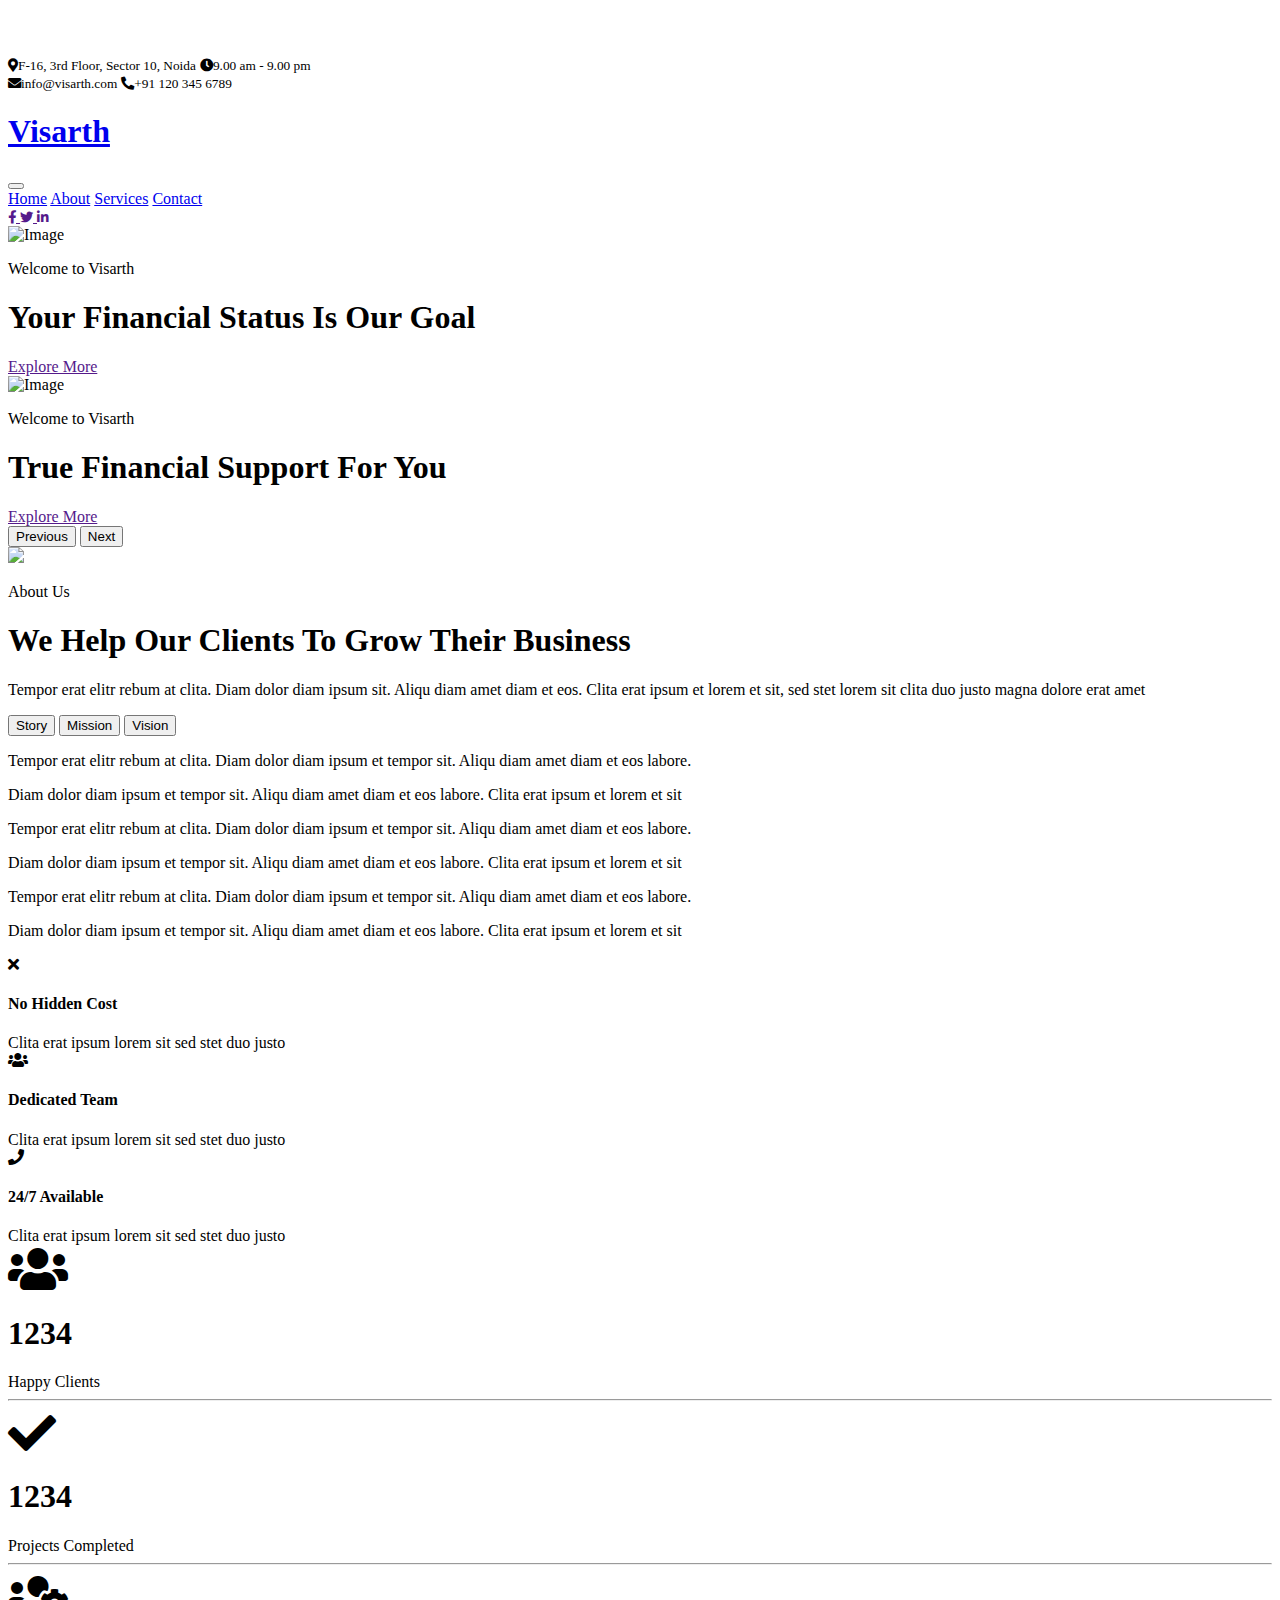
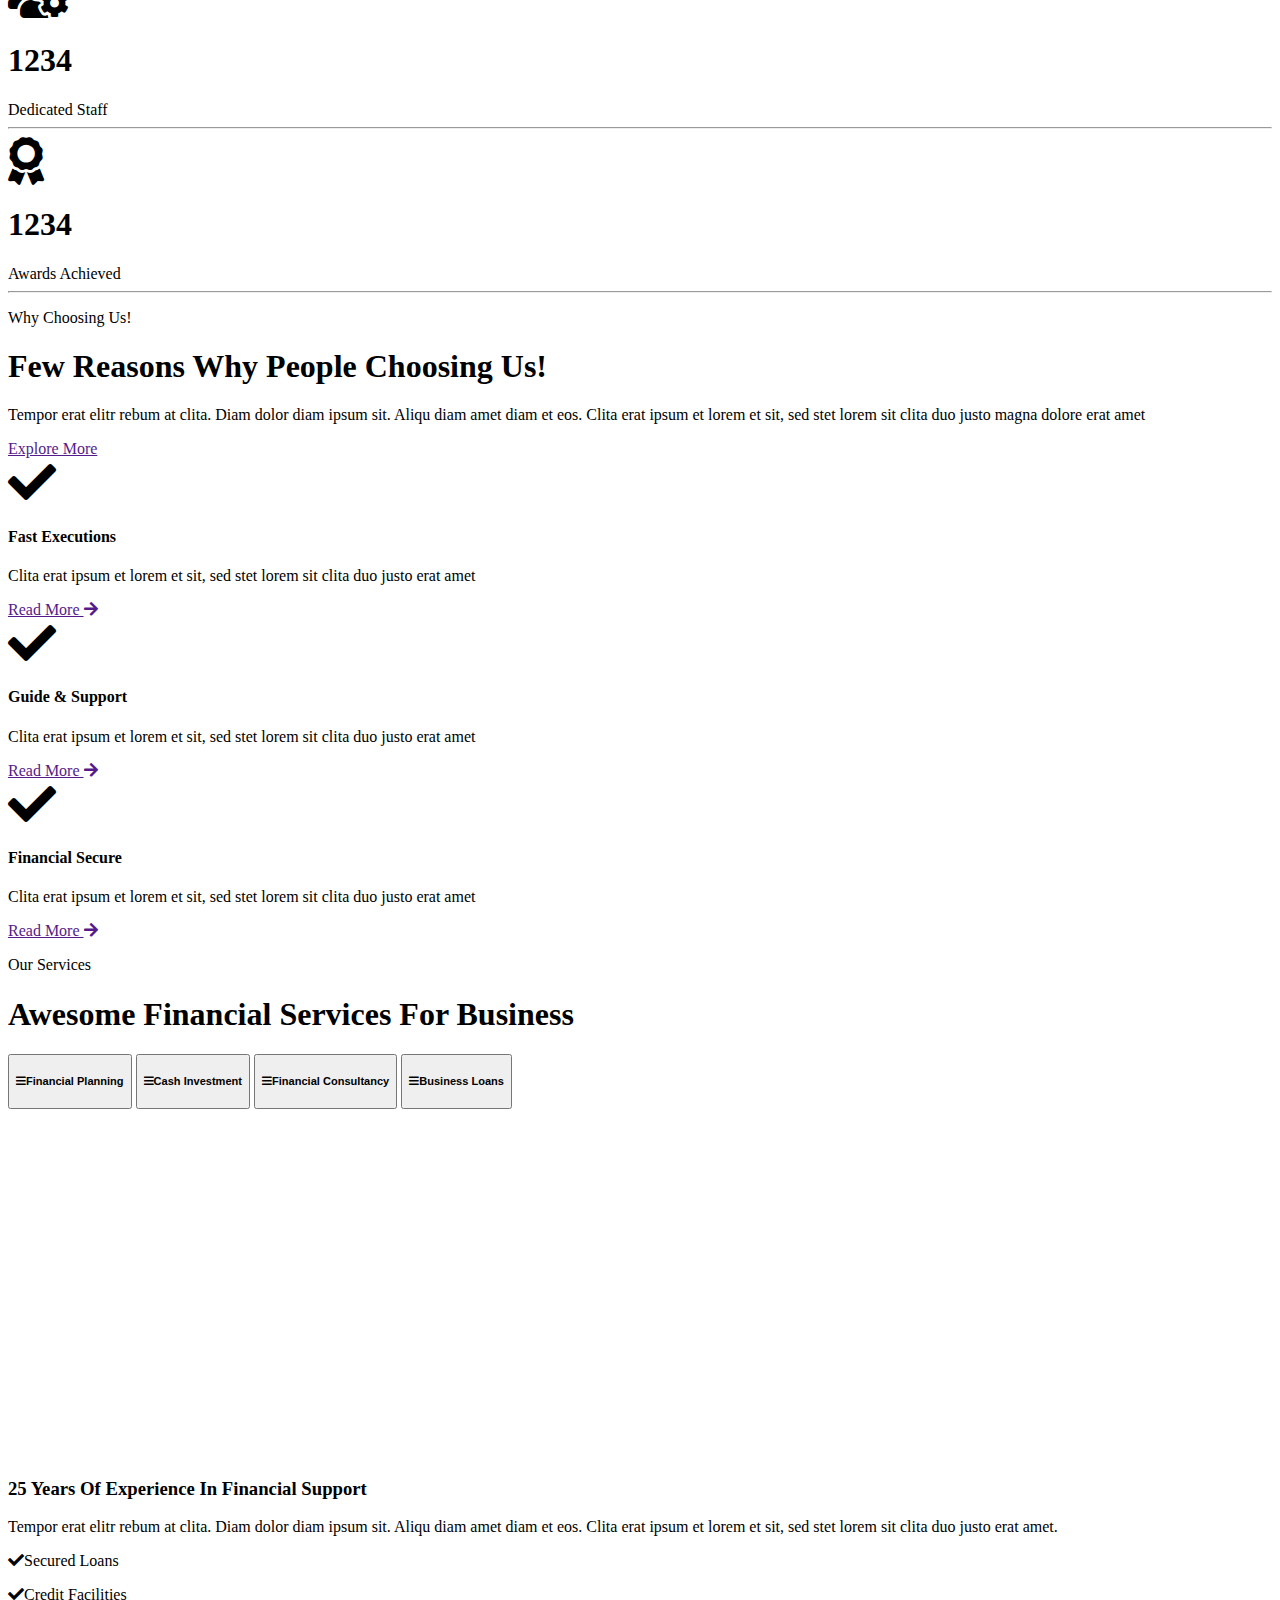
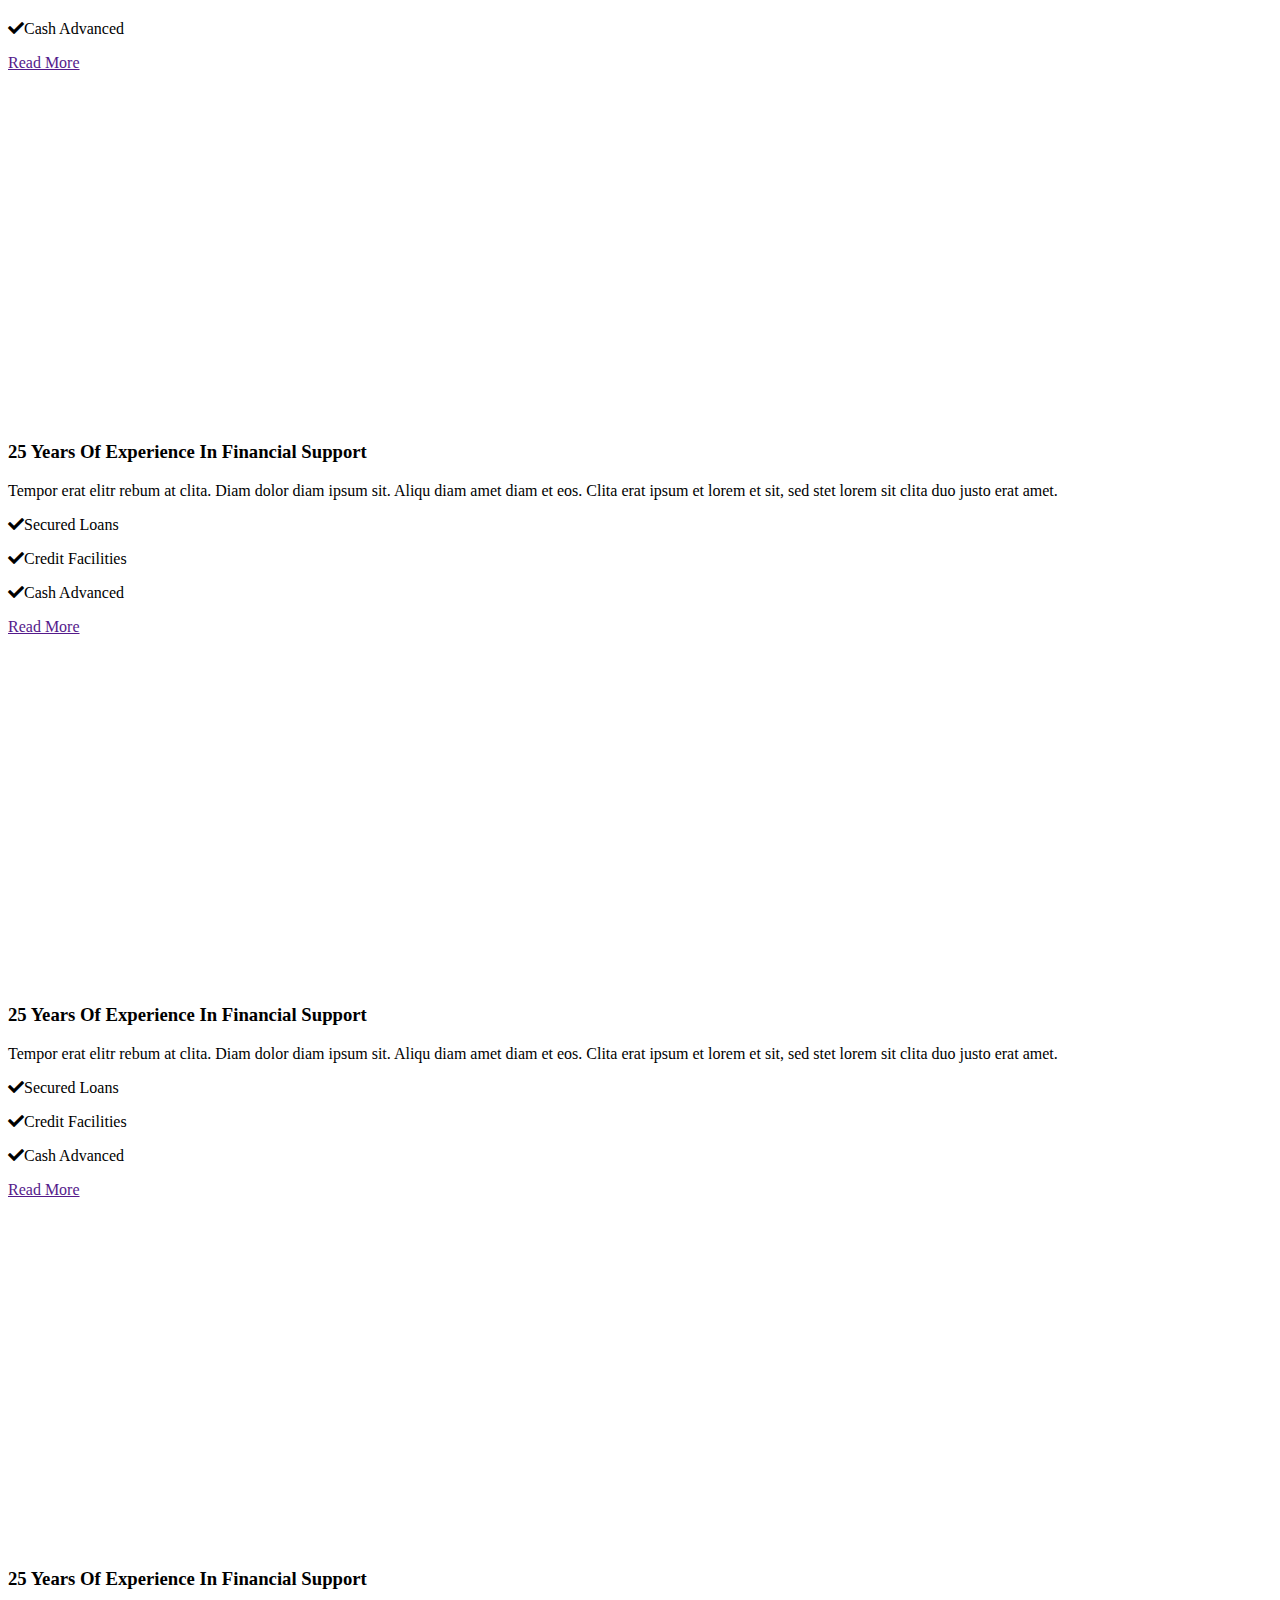
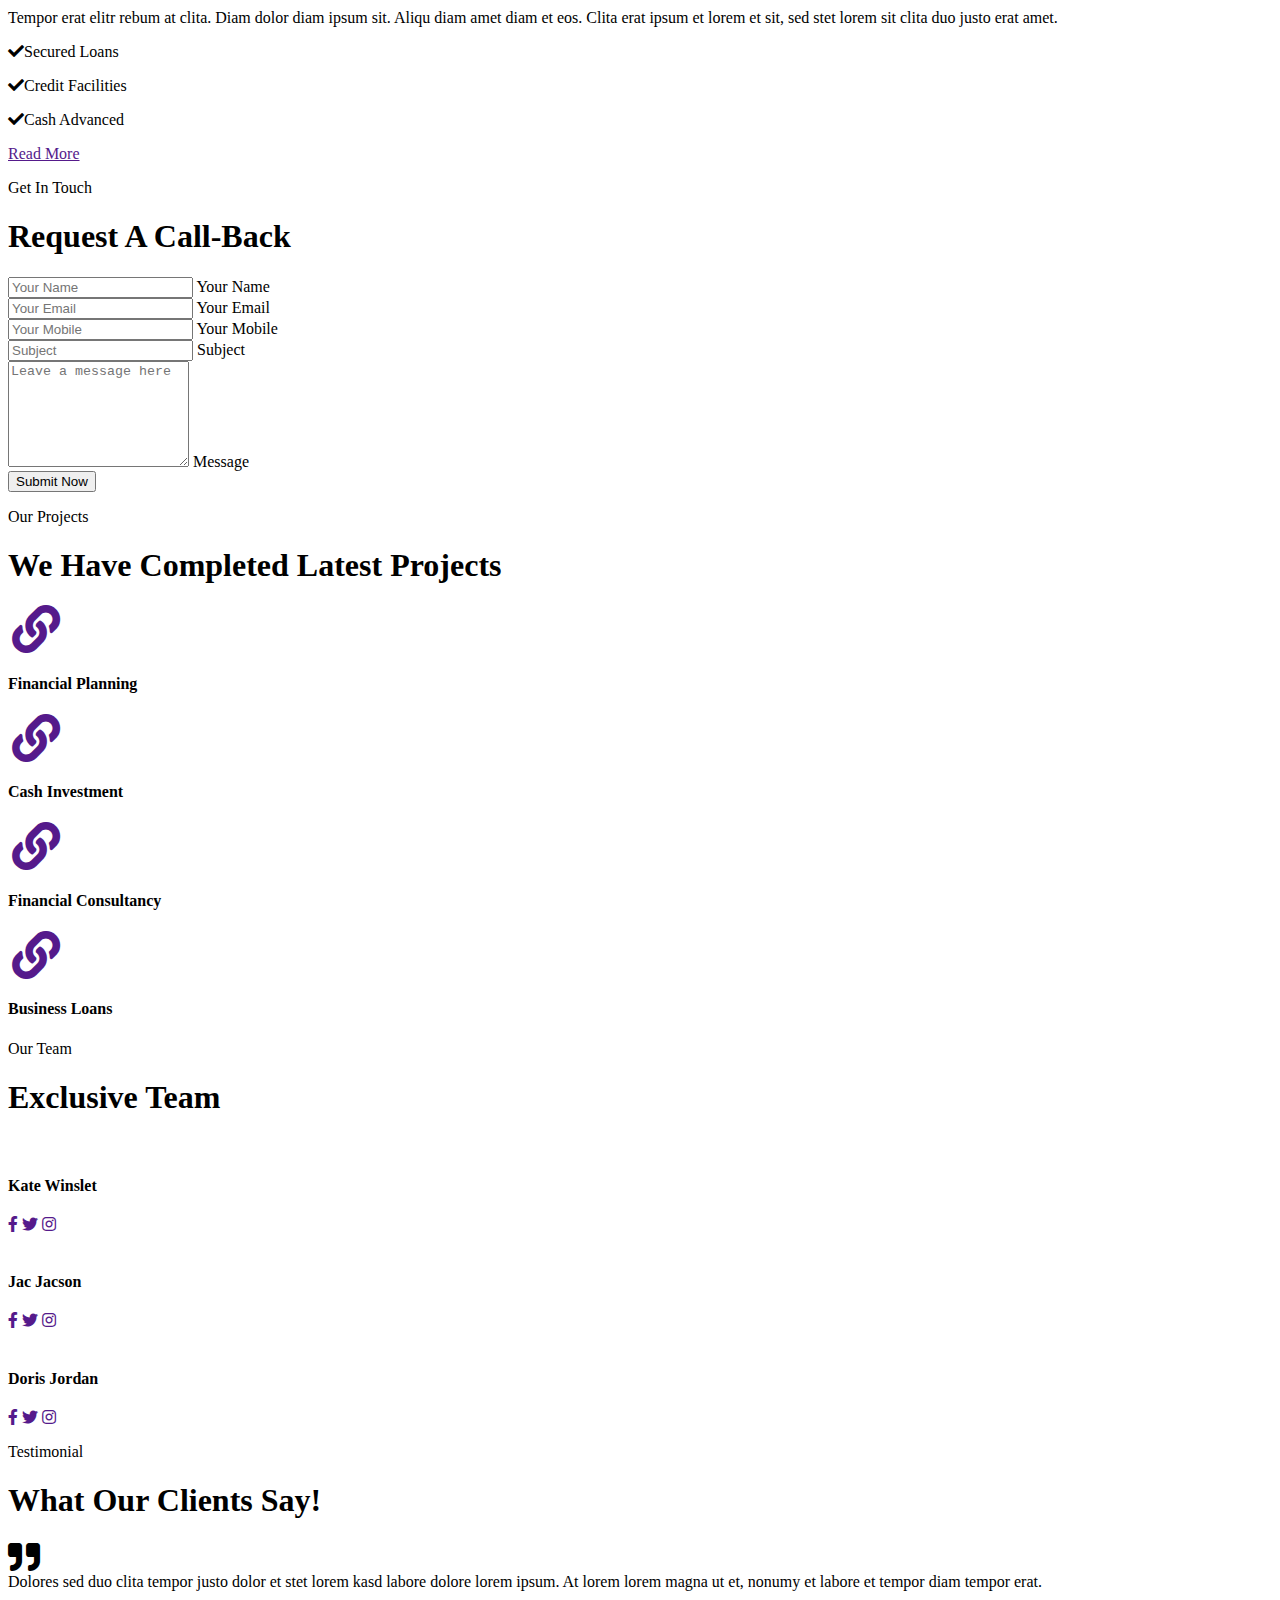
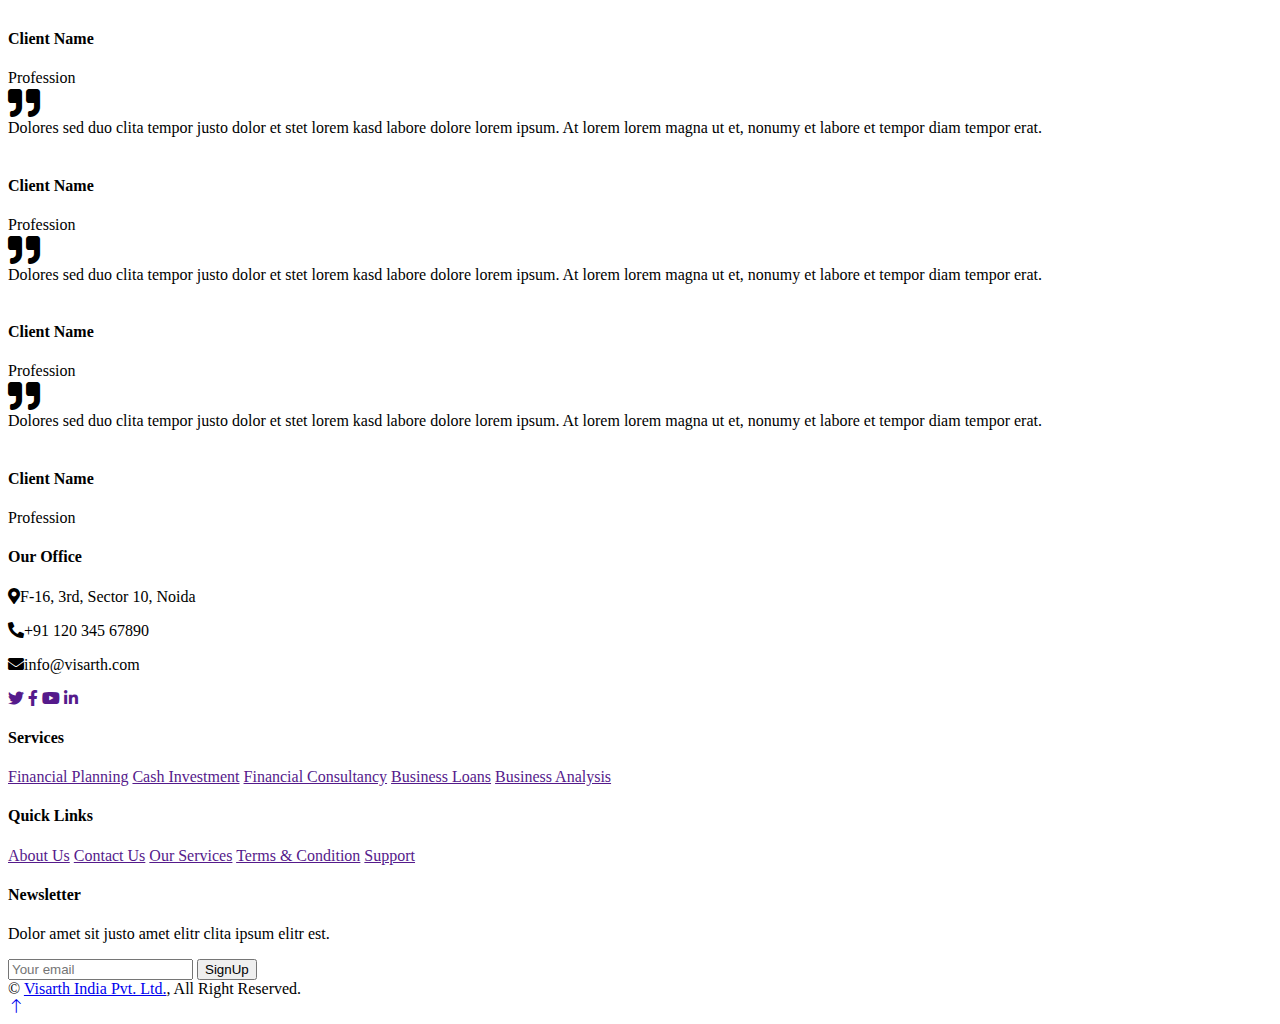
==== index.html @ f35798b5 "Adding files for first upload" ====
<!DOCTYPE html>
<html lang="en">

<head>
    <meta charset="utf-8">
    <title>Finanza - Financial Services Website Template</title>
    <meta content="width=device-width, initial-scale=1.0" name="viewport">
    <meta content="" name="keywords">
    <meta content="" name="description">

    <!-- Favicon -->
    <link href="img/favicon.ico" rel="icon">

    <!-- Google Web Fonts -->
    <link rel="preconnect" href="https://fonts.googleapis.com">
    <link rel="preconnect" href="https://fonts.gstatic.com" crossorigin>
    <link href="https://fonts.googleapis.com/css2?family=Jost:wght@500;600;700&family=Open+Sans:wght@400;500&display=swap" rel="stylesheet">  

    <!-- Icon Font Stylesheet -->
    <link href="https://cdnjs.cloudflare.com/ajax/libs/font-awesome/5.10.0/css/all.min.css" rel="stylesheet">
    <link href="https://cdn.jsdelivr.net/npm/bootstrap-icons@1.4.1/font/bootstrap-icons.css" rel="stylesheet">

    <!-- Libraries Stylesheet -->
    <link href="lib/animate/animate.min.css" rel="stylesheet">
    <link href="lib/owlcarousel/assets/owl.carousel.min.css" rel="stylesheet">

    <!-- Customized Bootstrap Stylesheet -->
    <link href="css/bootstrap.min.css" rel="stylesheet">

    <!-- Template Stylesheet -->
    <link href="css/style.css" rel="stylesheet">
</head>

<body>
    <!-- Spinner Start -->
    <div id="spinner" class="show bg-white position-fixed translate-middle w-100 vh-100 top-50 start-50 d-flex align-items-center justify-content-center">
        <div class="spinner-border text-primary" role="status" style="width: 3rem; height: 3rem;"></div>
    </div>
    <!-- Spinner End -->


    <!-- Navbar Start -->
    <div class="container-fluid fixed-top px-0 wow fadeIn" data-wow-delay="0.1s">
        <div class="top-bar row gx-0 align-items-center d-none d-lg-flex">
            <div class="col-lg-6 px-5 text-start">
                <small><i class="fa fa-map-marker-alt text-primary me-2"></i>F-16, 3rd Floor, Sector 10, Noida</small>
                <small class="ms-4"><i class="fa fa-clock text-primary me-2"></i>9.00 am - 9.00 pm</small>
            </div>
            <div class="col-lg-6 px-5 text-end">
                <small><i class="fa fa-envelope text-primary me-2"></i>info@visarth.com</small>
                <small class="ms-4"><i class="fa fa-phone-alt text-primary me-2"></i>+91 120 345 6789</small>
            </div>
        </div>

        <nav class="navbar navbar-expand-lg navbar-light py-lg-0 px-lg-5 wow fadeIn" data-wow-delay="0.1s">
            <a href="index.html" class="navbar-brand ms-4 ms-lg-0">
                <h1 class="display-5 text-primary m-0">Visarth</h1>
            </a>
            <button type="button" class="navbar-toggler me-4" data-bs-toggle="collapse" data-bs-target="#navbarCollapse">
                <span class="navbar-toggler-icon"></span>
            </button>
            <div class="collapse navbar-collapse" id="navbarCollapse">
                <div class="navbar-nav ms-auto p-4 p-lg-0">
                    <a href="index.html" class="nav-item nav-link active">Home</a>
                    <a href="about.html" class="nav-item nav-link">About</a>
                    <a href="service.html" class="nav-item nav-link">Services</a>
                    <!-- <div class="nav-item dropdown">
                        <a href="#" class="nav-link dropdown-toggle" data-bs-toggle="dropdown">Pages</a>
                        <div class="dropdown-menu border-light m-0">
                            <a href="project.html" class="dropdown-item">Projects</a>
                            <a href="feature.html" class="dropdown-item">Features</a>
                            <a href="team.html" class="dropdown-item">Team Member</a>
                            <a href="testimonial.html" class="dropdown-item">Testimonial</a>
                            <a href="404.html" class="dropdown-item">404 Page</a>
                        </div>
                    </div> -->
                    <a href="contact.html" class="nav-item nav-link">Contact</a>
                </div>
                <div class="d-none d-lg-flex ms-2">
                    <a class="btn btn-light btn-sm-square rounded-circle ms-3" href="">
                        <small class="fab fa-facebook-f text-primary"></small>
                    </a>
                    <a class="btn btn-light btn-sm-square rounded-circle ms-3" href="">
                        <small class="fab fa-twitter text-primary"></small>
                    </a>
                    <a class="btn btn-light btn-sm-square rounded-circle ms-3" href="">
                        <small class="fab fa-linkedin-in text-primary"></small>
                    </a>
                </div>
            </div>
        </nav>
    </div>
    <!-- Navbar End -->


    <!-- Carousel Start -->
    <div class="container-fluid p-0 mb-5 wow fadeIn" data-wow-delay="0.1s">
        <div id="header-carousel" class="carousel slide carousel-fade" data-bs-ride="carousel">
            <div class="carousel-inner">
                <div class="carousel-item active">
                    <img class="w-100" src="img/carousel-1.jpg" alt="Image">
                    <div class="carousel-caption">
                        <div class="container">
                            <div class="row justify-content-start">
                                <div class="col-lg-8">
                                    <p class="d-inline-block border border-white rounded text-primary fw-semi-bold py-1 px-3 animated slideInDown">Welcome to Visarth</p>
                                    <h1 class="display-1 mb-4 animated slideInDown">Your Financial Status Is Our Goal</h1>
                                    <a href="" class="btn btn-primary py-3 px-5 animated slideInDown">Explore More</a>
                                </div>
                            </div>
                        </div>
                    </div>
                </div>
                <div class="carousel-item">
                    <img class="w-100" src="img/carousel-2.jpg" alt="Image">
                    <div class="carousel-caption">
                        <div class="container">
                            <div class="row justify-content-start">
                                <div class="col-lg-7">
                                    <p class="d-inline-block border border-white rounded text-primary fw-semi-bold py-1 px-3 animated slideInDown">Welcome to Visarth</p>
                                    <h1 class="display-1 mb-4 animated slideInDown">True Financial Support For You</h1>
                                    <a href="" class="btn btn-primary py-3 px-5 animated slideInDown">Explore More</a>
                                </div>
                            </div>
                        </div>
                    </div>
                </div>
            </div>
            <button class="carousel-control-prev" type="button" data-bs-target="#header-carousel"
                data-bs-slide="prev">
                <span class="carousel-control-prev-icon" aria-hidden="true"></span>
                <span class="visually-hidden">Previous</span>
            </button>
            <button class="carousel-control-next" type="button" data-bs-target="#header-carousel"
                data-bs-slide="next">
                <span class="carousel-control-next-icon" aria-hidden="true"></span>
                <span class="visually-hidden">Next</span>
            </button>
        </div>
    </div>
    <!-- Carousel End -->


    <!-- About Start -->
    <div class="container-xxl py-5">
        <div class="container">
            <div class="row g-4 align-items-end mb-4">
                <div class="col-lg-6 wow fadeInUp" data-wow-delay="0.1s">
                    <img class="img-fluid rounded" src="img/about.jpg">
                </div>
                <div class="col-lg-6 wow fadeInUp" data-wow-delay="0.3s">
                    <p class="d-inline-block border rounded text-primary fw-semi-bold py-1 px-3">About Us</p>
                    <h1 class="display-5 mb-4">We Help Our Clients To Grow Their Business</h1>
                    <p class="mb-4">Tempor erat elitr rebum at clita. Diam dolor diam ipsum sit. Aliqu diam amet diam et eos. Clita erat ipsum et lorem et sit, sed stet lorem sit clita duo justo magna dolore erat amet</p>
                    <div class="border rounded p-4">
                        <nav>
                            <div class="nav nav-tabs mb-3" id="nav-tab" role="tablist">
                                <button class="nav-link fw-semi-bold active" id="nav-story-tab" data-bs-toggle="tab" data-bs-target="#nav-story" type="button" role="tab" aria-controls="nav-story" aria-selected="true">Story</button>
                                <button class="nav-link fw-semi-bold" id="nav-mission-tab" data-bs-toggle="tab" data-bs-target="#nav-mission" type="button" role="tab" aria-controls="nav-mission" aria-selected="false">Mission</button>
                                <button class="nav-link fw-semi-bold" id="nav-vision-tab" data-bs-toggle="tab" data-bs-target="#nav-vision" type="button" role="tab" aria-controls="nav-vision" aria-selected="false">Vision</button>
                            </div>
                        </nav>
                        <div class="tab-content" id="nav-tabContent">
                            <div class="tab-pane fade show active" id="nav-story" role="tabpanel" aria-labelledby="nav-story-tab">
                                <p>Tempor erat elitr rebum at clita. Diam dolor diam ipsum et tempor sit. Aliqu diam amet diam et eos labore.</p>
                                <p class="mb-0">Diam dolor diam ipsum et tempor sit. Aliqu diam amet diam et eos labore. Clita erat ipsum et lorem et sit</p>
                            </div>
                            <div class="tab-pane fade" id="nav-mission" role="tabpanel" aria-labelledby="nav-mission-tab">
                                <p>Tempor erat elitr rebum at clita. Diam dolor diam ipsum et tempor sit. Aliqu diam amet diam et eos labore.</p>
                                <p class="mb-0">Diam dolor diam ipsum et tempor sit. Aliqu diam amet diam et eos labore. Clita erat ipsum et lorem et sit</p>
                            </div>
                            <div class="tab-pane fade" id="nav-vision" role="tabpanel" aria-labelledby="nav-vision-tab">
                                <p>Tempor erat elitr rebum at clita. Diam dolor diam ipsum et tempor sit. Aliqu diam amet diam et eos labore.</p>
                                <p class="mb-0">Diam dolor diam ipsum et tempor sit. Aliqu diam amet diam et eos labore. Clita erat ipsum et lorem et sit</p>
                            </div>
                        </div>
                    </div>
                </div>
            </div>
            <div class="border rounded p-4 wow fadeInUp" data-wow-delay="0.1s">
                <div class="row g-4">
                    <div class="col-lg-4 wow fadeIn" data-wow-delay="0.1s">
                        <div class="h-100">
                            <div class="d-flex">
                                <div class="flex-shrink-0 btn-lg-square rounded-circle bg-primary">
                                    <i class="fa fa-times text-white"></i>
                                </div>
                                <div class="ps-3">
                                    <h4>No Hidden Cost</h4>
                                    <span>Clita erat ipsum lorem sit sed stet duo justo</span>
                                </div>
                                <div class="border-end d-none d-lg-block"></div>
                            </div>
                            <div class="border-bottom mt-4 d-block d-lg-none"></div>
                        </div>
                    </div>
                    <div class="col-lg-4 wow fadeIn" data-wow-delay="0.3s">
                        <div class="h-100">
                            <div class="d-flex">
                                <div class="flex-shrink-0 btn-lg-square rounded-circle bg-primary">
                                    <i class="fa fa-users text-white"></i>
                                </div>
                                <div class="ps-3">
                                    <h4>Dedicated Team</h4>
                                    <span>Clita erat ipsum lorem sit sed stet duo justo</span>
                                </div>
                                <div class="border-end d-none d-lg-block"></div>
                            </div>
                            <div class="border-bottom mt-4 d-block d-lg-none"></div>
                        </div>
                    </div>
                    <div class="col-lg-4 wow fadeIn" data-wow-delay="0.5s">
                        <div class="h-100">
                            <div class="d-flex">
                                <div class="flex-shrink-0 btn-lg-square rounded-circle bg-primary">
                                    <i class="fa fa-phone text-white"></i>
                                </div>
                                <div class="ps-3">
                                    <h4>24/7 Available</h4>
                                    <span>Clita erat ipsum lorem sit sed stet duo justo</span>
                                </div>
                            </div>
                        </div>
                    </div>
                </div>
            </div>
        </div>
    </div>
    <!-- About End -->


    <!-- Facts Start -->
    <div class="container-fluid facts my-5 py-5">
        <div class="container py-5">
            <div class="row g-5">
                <div class="col-sm-6 col-lg-3 text-center wow fadeIn" data-wow-delay="0.1s">
                    <i class="fa fa-users fa-3x text-white mb-3"></i>
                    <h1 class="display-4 text-white" data-toggle="counter-up">1234</h1>
                    <span class="fs-5 text-white">Happy Clients</span>
                    <hr class="bg-white w-25 mx-auto mb-0">
                </div>
                <div class="col-sm-6 col-lg-3 text-center wow fadeIn" data-wow-delay="0.3s">
                    <i class="fa fa-check fa-3x text-white mb-3"></i>
                    <h1 class="display-4 text-white" data-toggle="counter-up">1234</h1>
                    <span class="fs-5 text-white">Projects Completed</span>
                    <hr class="bg-white w-25 mx-auto mb-0">
                </div>
                <div class="col-sm-6 col-lg-3 text-center wow fadeIn" data-wow-delay="0.5s">
                    <i class="fa fa-users-cog fa-3x text-white mb-3"></i>
                    <h1 class="display-4 text-white" data-toggle="counter-up">1234</h1>
                    <span class="fs-5 text-white">Dedicated Staff</span>
                    <hr class="bg-white w-25 mx-auto mb-0">
                </div>
                <div class="col-sm-6 col-lg-3 text-center wow fadeIn" data-wow-delay="0.7s">
                    <i class="fa fa-award fa-3x text-white mb-3"></i>
                    <h1 class="display-4 text-white" data-toggle="counter-up">1234</h1>
                    <span class="fs-5 text-white">Awards Achieved</span>
                    <hr class="bg-white w-25 mx-auto mb-0">
                </div>
            </div>
        </div>
    </div>
    <!-- Facts End -->


    <!-- Features Start -->
    <div class="container-xxl feature py-5">
        <div class="container">
            <div class="row g-5 align-items-center">
                <div class="col-lg-6 wow fadeInUp" data-wow-delay="0.1s">
                    <p class="d-inline-block border rounded text-primary fw-semi-bold py-1 px-3">Why Choosing Us!</p>
                    <h1 class="display-5 mb-4">Few Reasons Why People Choosing Us!</h1>
                    <p class="mb-4">Tempor erat elitr rebum at clita. Diam dolor diam ipsum sit. Aliqu diam amet diam et eos. Clita erat ipsum et lorem et sit, sed stet lorem sit clita duo justo magna dolore erat amet</p>
                    <a class="btn btn-primary py-3 px-5" href="">Explore More</a>
                </div>
                <div class="col-lg-6">
                    <div class="row g-4 align-items-center">
                        <div class="col-md-6">
                            <div class="row g-4">
                                <div class="col-12 wow fadeIn" data-wow-delay="0.3s">
                                    <div class="feature-box border rounded p-4">
                                        <i class="fa fa-check fa-3x text-primary mb-3"></i>
                                        <h4 class="mb-3">Fast Executions</h4>
                                        <p class="mb-3">Clita erat ipsum et lorem et sit, sed stet lorem sit clita duo justo erat amet</p>
                                        <a class="fw-semi-bold" href="">Read More <i class="fa fa-arrow-right ms-1"></i></a>
                                    </div>
                                </div>
                                <div class="col-12 wow fadeIn" data-wow-delay="0.5s">
                                    <div class="feature-box border rounded p-4">
                                        <i class="fa fa-check fa-3x text-primary mb-3"></i>
                                        <h4 class="mb-3">Guide & Support</h4>
                                        <p class="mb-3">Clita erat ipsum et lorem et sit, sed stet lorem sit clita duo justo erat amet</p>
                                        <a class="fw-semi-bold" href="">Read More <i class="fa fa-arrow-right ms-1"></i></a>
                                    </div>
                                </div>
                            </div>
                        </div>
                        <div class="col-md-6 wow fadeIn" data-wow-delay="0.7s">
                            <div class="feature-box border rounded p-4">
                                <i class="fa fa-check fa-3x text-primary mb-3"></i>
                                <h4 class="mb-3">Financial Secure</h4>
                                <p class="mb-3">Clita erat ipsum et lorem et sit, sed stet lorem sit clita duo justo erat amet</p>
                                <a class="fw-semi-bold" href="">Read More <i class="fa fa-arrow-right ms-1"></i></a>
                            </div>
                        </div>
                    </div>
                </div>
            </div>
        </div>
    </div>
    <!-- Features End -->


    <!-- Service Start -->
    <div class="container-xxl service py-5">
        <div class="container">
            <div class="text-center mx-auto wow fadeInUp" data-wow-delay="0.1s" style="max-width: 600px;">
                <p class="d-inline-block border rounded text-primary fw-semi-bold py-1 px-3">Our Services</p>
                <h1 class="display-5 mb-5">Awesome Financial Services For Business</h1>
            </div>
            <div class="row g-4 wow fadeInUp" data-wow-delay="0.3s">
                <div class="col-lg-4">
                    <div class="nav nav-pills d-flex justify-content-between w-100 h-100 me-4">
                        <button class="nav-link w-100 d-flex align-items-center text-start border p-4 mb-4 active" data-bs-toggle="pill" data-bs-target="#tab-pane-1" type="button">
                            <h5 class="m-0"><i class="fa fa-bars text-primary me-3"></i>Financial Planning</h5>
                        </button>
                        <button class="nav-link w-100 d-flex align-items-center text-start border p-4 mb-4" data-bs-toggle="pill" data-bs-target="#tab-pane-2" type="button">
                            <h5 class="m-0"><i class="fa fa-bars text-primary me-3"></i>Cash Investment</h5>
                        </button>
                        <button class="nav-link w-100 d-flex align-items-center text-start border p-4 mb-4" data-bs-toggle="pill" data-bs-target="#tab-pane-3" type="button">
                            <h5 class="m-0"><i class="fa fa-bars text-primary me-3"></i>Financial Consultancy</h5>
                        </button>
                        <button class="nav-link w-100 d-flex align-items-center text-start border p-4 mb-0" data-bs-toggle="pill" data-bs-target="#tab-pane-4" type="button">
                            <h5 class="m-0"><i class="fa fa-bars text-primary me-3"></i>Business Loans</h5>
                        </button>
                    </div>
                </div>
                <div class="col-lg-8">
                    <div class="tab-content w-100">
                        <div class="tab-pane fade show active" id="tab-pane-1">
                            <div class="row g-4">
                                <div class="col-md-6" style="min-height: 350px;">
                                    <div class="position-relative h-100">
                                        <img class="position-absolute rounded w-100 h-100" src="img/service-1.jpg"
                                            style="object-fit: cover;" alt="">
                                    </div>
                                </div>
                                <div class="col-md-6">
                                    <h3 class="mb-4">25 Years Of Experience In Financial Support</h3>
                                    <p class="mb-4">Tempor erat elitr rebum at clita. Diam dolor diam ipsum sit. Aliqu diam amet diam et eos. Clita erat ipsum et lorem et sit, sed stet lorem sit clita duo justo erat amet.</p>
                                    <p><i class="fa fa-check text-primary me-3"></i>Secured Loans</p>
                                    <p><i class="fa fa-check text-primary me-3"></i>Credit Facilities</p>
                                    <p><i class="fa fa-check text-primary me-3"></i>Cash Advanced</p>
                                    <a href="" class="btn btn-primary py-3 px-5 mt-3">Read More</a>
                                </div>
                            </div>
                        </div>
                        <div class="tab-pane fade" id="tab-pane-2">
                            <div class="row g-4">
                                <div class="col-md-6" style="min-height: 350px;">
                                    <div class="position-relative h-100">
                                        <img class="position-absolute rounded w-100 h-100" src="img/service-2.jpg"
                                            style="object-fit: cover;" alt="">
                                    </div>
                                </div>
                                <div class="col-md-6">
                                    <h3 class="mb-4">25 Years Of Experience In Financial Support</h3>
                                    <p class="mb-4">Tempor erat elitr rebum at clita. Diam dolor diam ipsum sit. Aliqu diam amet diam et eos. Clita erat ipsum et lorem et sit, sed stet lorem sit clita duo justo erat amet.</p>
                                    <p><i class="fa fa-check text-primary me-3"></i>Secured Loans</p>
                                    <p><i class="fa fa-check text-primary me-3"></i>Credit Facilities</p>
                                    <p><i class="fa fa-check text-primary me-3"></i>Cash Advanced</p>
                                    <a href="" class="btn btn-primary py-3 px-5 mt-3">Read More</a>
                                </div>
                            </div>
                        </div>
                        <div class="tab-pane fade" id="tab-pane-3">
                            <div class="row g-4">
                                <div class="col-md-6" style="min-height: 350px;">
                                    <div class="position-relative h-100">
                                        <img class="position-absolute rounded w-100 h-100" src="img/service-3.jpg"
                                            style="object-fit: cover;" alt="">
                                    </div>
                                </div>
                                <div class="col-md-6">
                                    <h3 class="mb-4">25 Years Of Experience In Financial Support</h3>
                                    <p class="mb-4">Tempor erat elitr rebum at clita. Diam dolor diam ipsum sit. Aliqu diam amet diam et eos. Clita erat ipsum et lorem et sit, sed stet lorem sit clita duo justo erat amet.</p>
                                    <p><i class="fa fa-check text-primary me-3"></i>Secured Loans</p>
                                    <p><i class="fa fa-check text-primary me-3"></i>Credit Facilities</p>
                                    <p><i class="fa fa-check text-primary me-3"></i>Cash Advanced</p>
                                    <a href="" class="btn btn-primary py-3 px-5 mt-3">Read More</a>
                                </div>
                            </div>
                        </div>
                        <div class="tab-pane fade" id="tab-pane-4">
                            <div class="row g-4">
                                <div class="col-md-6" style="min-height: 350px;">
                                    <div class="position-relative h-100">
                                        <img class="position-absolute rounded w-100 h-100" src="img/service-4.jpg"
                                            style="object-fit: cover;" alt="">
                                    </div>
                                </div>
                                <div class="col-md-6">
                                    <h3 class="mb-4">25 Years Of Experience In Financial Support</h3>
                                    <p class="mb-4">Tempor erat elitr rebum at clita. Diam dolor diam ipsum sit. Aliqu diam amet diam et eos. Clita erat ipsum et lorem et sit, sed stet lorem sit clita duo justo erat amet.</p>
                                    <p><i class="fa fa-check text-primary me-3"></i>Secured Loans</p>
                                    <p><i class="fa fa-check text-primary me-3"></i>Credit Facilities</p>
                                    <p><i class="fa fa-check text-primary me-3"></i>Cash Advanced</p>
                                    <a href="" class="btn btn-primary py-3 px-5 mt-3">Read More</a>
                                </div>
                            </div>
                        </div>
                    </div>
                </div>
            </div>
        </div>
    </div>
    <!-- Service End -->


    <!-- Callback Start -->
    <div class="container-fluid callback my-5 pt-5">
        <div class="container pt-5">
            <div class="row justify-content-center">
                <div class="col-lg-7">
                    <div class="bg-white border rounded p-4 p-sm-5 wow fadeInUp" data-wow-delay="0.5s">
                        <div class="text-center mx-auto wow fadeInUp" data-wow-delay="0.1s" style="max-width: 600px;">
                            <p class="d-inline-block border rounded text-primary fw-semi-bold py-1 px-3">Get In Touch</p>
                            <h1 class="display-5 mb-5">Request A Call-Back</h1>
                        </div>
                        <div class="row g-3">
                            <div class="col-sm-6">
                                <div class="form-floating">
                                    <input type="text" class="form-control" id="name" placeholder="Your Name">
                                    <label for="name">Your Name</label>
                                </div>
                            </div>
                            <div class="col-sm-6">
                                <div class="form-floating">
                                    <input type="email" class="form-control" id="mail" placeholder="Your Email">
                                    <label for="mail">Your Email</label>
                                </div>
                            </div>
                            <div class="col-sm-6">
                                <div class="form-floating">
                                    <input type="text" class="form-control" id="mobile" placeholder="Your Mobile">
                                    <label for="mobile">Your Mobile</label>
                                </div>
                            </div>
                            <div class="col-sm-6">
                                <div class="form-floating">
                                    <input type="text" class="form-control" id="subject" placeholder="Subject">
                                    <label for="subject">Subject</label>
                                </div>
                            </div>
                            <div class="col-12">
                                <div class="form-floating">
                                    <textarea class="form-control" placeholder="Leave a message here" id="message" style="height: 100px"></textarea>
                                    <label for="message">Message</label>
                                </div>
                            </div>
                            <div class="col-12 text-center">
                                <button class="btn btn-primary w-100 py-3" type="submit">Submit Now</button>
                            </div>
                        </div>
                    </div>
                </div>
            </div>
        </div>
    </div>
    <!-- Callback End -->


    <!-- Projects Start -->
    <div class="container-xxl py-5">
        <div class="container">
            <div class="text-center mx-auto wow fadeInUp" data-wow-delay="0.1s" style="max-width: 600px;">
                <p class="d-inline-block border rounded text-primary fw-semi-bold py-1 px-3">Our Projects</p>
                <h1 class="display-5 mb-5">We Have Completed Latest Projects</h1>
            </div>
            <div class="owl-carousel project-carousel wow fadeInUp" data-wow-delay="0.3s">
                <div class="project-item pe-5 pb-5">
                    <div class="project-img mb-3">
                        <img class="img-fluid rounded" src="img/service-1.jpg" alt="">
                        <a href=""><i class="fa fa-link fa-3x text-primary"></i></a>
                    </div>
                    <div class="project-title">
                        <h4 class="mb-0">Financial Planning</h4>
                    </div>
                </div>
                <div class="project-item pe-5 pb-5">
                    <div class="project-img mb-3">
                        <img class="img-fluid rounded" src="img/service-2.jpg" alt="">
                        <a href=""><i class="fa fa-link fa-3x text-primary"></i></a>
                    </div>
                    <div class="project-title">
                        <h4 class="mb-0">Cash Investment</h4>
                    </div>
                </div>
                <div class="project-item pe-5 pb-5">
                    <div class="project-img mb-3">
                        <img class="img-fluid rounded" src="img/service-3.jpg" alt="">
                        <a href=""><i class="fa fa-link fa-3x text-primary"></i></a>
                    </div>
                    <div class="project-title">
                        <h4 class="mb-0">Financial Consultancy</h4>
                    </div>
                </div>
                <div class="project-item pe-5 pb-5">
                    <div class="project-img mb-3">
                        <img class="img-fluid rounded" src="img/service-4.jpg" alt="">
                        <a href=""><i class="fa fa-link fa-3x text-primary"></i></a>
                    </div>
                    <div class="project-title">
                        <h4 class="mb-0">Business Loans</h4>
                    </div>
                </div>
            </div>
        </div>
    </div>
    <!-- Projects End -->


    <!-- Team Start -->
    <div class="container-xxl py-5">
        <div class="container">
            <div class="text-center mx-auto wow fadeInUp" data-wow-delay="0.1s" style="max-width: 600px;">
                <p class="d-inline-block border rounded text-primary fw-semi-bold py-1 px-3">Our Team</p>
                <h1 class="display-5 mb-5">Exclusive Team</h1>
            </div>
            <div class="row g-4">
                <div class="col-lg-4 col-md-6 wow fadeInUp" data-wow-delay="0.1s">
                    <div class="team-item">
                        <img class="img-fluid rounded" src="img/team-1.jpg" alt="">
                        <div class="team-text">
                            <h4 class="mb-0">Kate Winslet</h4>
                            <div class="team-social d-flex">
                                <a class="btn btn-square rounded-circle mx-1" href=""><i class="fab fa-facebook-f"></i></a>
                                <a class="btn btn-square rounded-circle mx-1" href=""><i class="fab fa-twitter"></i></a>
                                <a class="btn btn-square rounded-circle mx-1" href=""><i class="fab fa-instagram"></i></a>
                            </div>
                        </div>
                    </div>
                </div>
                <div class="col-lg-4 col-md-6 wow fadeInUp" data-wow-delay="0.3s">
                    <div class="team-item">
                        <img class="img-fluid rounded" src="img/team-2.jpg" alt="">
                        <div class="team-text">
                            <h4 class="mb-0">Jac Jacson</h4>
                            <div class="team-social d-flex">
                                <a class="btn btn-square rounded-circle mx-1" href=""><i class="fab fa-facebook-f"></i></a>
                                <a class="btn btn-square rounded-circle mx-1" href=""><i class="fab fa-twitter"></i></a>
                                <a class="btn btn-square rounded-circle mx-1" href=""><i class="fab fa-instagram"></i></a>
                            </div>
                        </div>
                    </div>
                </div>
                <div class="col-lg-4 col-md-6 wow fadeInUp" data-wow-delay="0.5s">
                    <div class="team-item">
                        <img class="img-fluid rounded" src="img/team-3.jpg" alt="">
                        <div class="team-text">
                            <h4 class="mb-0">Doris Jordan</h4>
                            <div class="team-social d-flex">
                                <a class="btn btn-square rounded-circle mx-1" href=""><i class="fab fa-facebook-f"></i></a>
                                <a class="btn btn-square rounded-circle mx-1" href=""><i class="fab fa-twitter"></i></a>
                                <a class="btn btn-square rounded-circle mx-1" href=""><i class="fab fa-instagram"></i></a>
                            </div>
                        </div>
                    </div>
                </div>
            </div>
        </div>
    </div>
    <!-- Team End -->


    <!-- Testimonial Start -->
    <div class="container-xxl py-5">
        <div class="container">
            <div class="text-center mx-auto wow fadeInUp" data-wow-delay="0.1s" style="max-width: 600px;">
                <p class="d-inline-block border rounded text-primary fw-semi-bold py-1 px-3">Testimonial</p>
                <h1 class="display-5 mb-5">What Our Clients Say!</h1>
            </div>
            <div class="owl-carousel testimonial-carousel wow fadeInUp" data-wow-delay="0.3s">
                <div class="testimonial-item">
                    <div class="testimonial-text border rounded p-4 pt-5 mb-5">
                        <div class="btn-square bg-white border rounded-circle">
                            <i class="fa fa-quote-right fa-2x text-primary"></i>
                        </div>
                        Dolores sed duo clita tempor justo dolor et stet lorem kasd labore dolore lorem ipsum. At lorem lorem magna ut et, nonumy et labore et tempor diam tempor erat.
                    </div>
                    <img class="rounded-circle mb-3" src="img/testimonial-1.jpg" alt="">
                    <h4>Client Name</h4>
                    <span>Profession</span>
                </div>
                <div class="testimonial-item">
                    <div class="testimonial-text border rounded p-4 pt-5 mb-5">
                        <div class="btn-square bg-white border rounded-circle">
                            <i class="fa fa-quote-right fa-2x text-primary"></i>
                        </div>
                        Dolores sed duo clita tempor justo dolor et stet lorem kasd labore dolore lorem ipsum. At lorem lorem magna ut et, nonumy et labore et tempor diam tempor erat.
                    </div>
                    <img class="rounded-circle mb-3" src="img/testimonial-2.jpg" alt="">
                    <h4>Client Name</h4>
                    <span>Profession</span>
                </div>
                <div class="testimonial-item">
                    <div class="testimonial-text border rounded p-4 pt-5 mb-5">
                        <div class="btn-square bg-white border rounded-circle">
                            <i class="fa fa-quote-right fa-2x text-primary"></i>
                        </div>
                        Dolores sed duo clita tempor justo dolor et stet lorem kasd labore dolore lorem ipsum. At lorem lorem magna ut et, nonumy et labore et tempor diam tempor erat.
                    </div>
                    <img class="rounded-circle mb-3" src="img/testimonial-3.jpg" alt="">
                    <h4>Client Name</h4>
                    <span>Profession</span>
                </div>
                <div class="testimonial-item">
                    <div class="testimonial-text border rounded p-4 pt-5 mb-5">
                        <div class="btn-square bg-white border rounded-circle">
                            <i class="fa fa-quote-right fa-2x text-primary"></i>
                        </div>
                        Dolores sed duo clita tempor justo dolor et stet lorem kasd labore dolore lorem ipsum. At lorem lorem magna ut et, nonumy et labore et tempor diam tempor erat.
                    </div>
                    <img class="rounded-circle mb-3" src="img/testimonial-4.jpg" alt="">
                    <h4>Client Name</h4>
                    <span>Profession</span>
                </div>
            </div>
        </div>
    </div>
    <!-- Testimonial End -->


    <!-- Footer Start -->
    <div class="container-fluid bg-dark text-light footer mt-5 py-5 wow fadeIn" data-wow-delay="0.1s">
        <div class="container py-5">
            <div class="row g-5">
                <div class="col-lg-3 col-md-6">
                    <h4 class="text-white mb-4">Our Office</h4>
                    <p class="mb-2"><i class="fa fa-map-marker-alt me-3"></i>F-16, 3rd, Sector 10, Noida</p>
                    <p class="mb-2"><i class="fa fa-phone-alt me-3"></i>+91 120 345 67890</p>
                    <p class="mb-2"><i class="fa fa-envelope me-3"></i>info@visarth.com</p>
                    <div class="d-flex pt-2">
                        <a class="btn btn-square btn-outline-light rounded-circle me-2" href=""><i class="fab fa-twitter"></i></a>
                        <a class="btn btn-square btn-outline-light rounded-circle me-2" href=""><i class="fab fa-facebook-f"></i></a>
                        <a class="btn btn-square btn-outline-light rounded-circle me-2" href=""><i class="fab fa-youtube"></i></a>
                        <a class="btn btn-square btn-outline-light rounded-circle me-2" href=""><i class="fab fa-linkedin-in"></i></a>
                    </div>
                </div>
                <div class="col-lg-3 col-md-6">
                    <h4 class="text-white mb-4">Services</h4>
                    <a class="btn btn-link" href="">Financial Planning</a>
                    <a class="btn btn-link" href="">Cash Investment</a>
                    <a class="btn btn-link" href="">Financial Consultancy</a>
                    <a class="btn btn-link" href="">Business Loans</a>
                    <a class="btn btn-link" href="">Business Analysis</a>
                </div>
                <div class="col-lg-3 col-md-6">
                    <h4 class="text-white mb-4">Quick Links</h4>
                    <a class="btn btn-link" href="">About Us</a>
                    <a class="btn btn-link" href="">Contact Us</a>
                    <a class="btn btn-link" href="">Our Services</a>
                    <a class="btn btn-link" href="">Terms & Condition</a>
                    <a class="btn btn-link" href="">Support</a>
                </div>
                <div class="col-lg-3 col-md-6">
                    <h4 class="text-white mb-4">Newsletter</h4>
                    <p>Dolor amet sit justo amet elitr clita ipsum elitr est.</p>
                    <div class="position-relative w-100">
                        <input class="form-control bg-white border-0 w-100 py-3 ps-4 pe-5" type="text" placeholder="Your email">
                        <button type="button" class="btn btn-primary py-2 position-absolute top-0 end-0 mt-2 me-2">SignUp</button>
                    </div>
                </div>
            </div>
        </div>
    </div>
    <!-- Footer End -->


    <!-- Copyright Start -->
    <div class="container-fluid copyright py-4">
        <div class="container">
            <div class="row">
                <div class="col-md-6 text-center text-md-start mb-3 mb-md-0">
                    &copy; <a class="border-bottom" href="#">Visarth India Pvt. Ltd.</a>, All Right Reserved.
                </div>
                <div class="col-md-6 text-center text-md-end">
                   
                </div>
            </div>
        </div>
    </div>
    <!-- Copyright End -->


    <!-- Back to Top -->
    <a href="#" class="btn btn-lg btn-primary btn-lg-square rounded-circle back-to-top"><i class="bi bi-arrow-up"></i></a>


    <!-- JavaScript Libraries -->
    <script src="https://code.jquery.com/jquery-3.4.1.min.js"></script>
    <script src="https://cdn.jsdelivr.net/npm/bootstrap@5.0.0/dist/js/bootstrap.bundle.min.js"></script>
    <script src="lib/wow/wow.min.js"></script>
    <script src="lib/easing/easing.min.js"></script>
    <script src="lib/waypoints/waypoints.min.js"></script>
    <script src="lib/owlcarousel/owl.carousel.min.js"></script>
    <script src="lib/counterup/counterup.min.js"></script>

    <!-- Template Javascript -->
    <script src="js/main.js"></script>
</body>

</html>
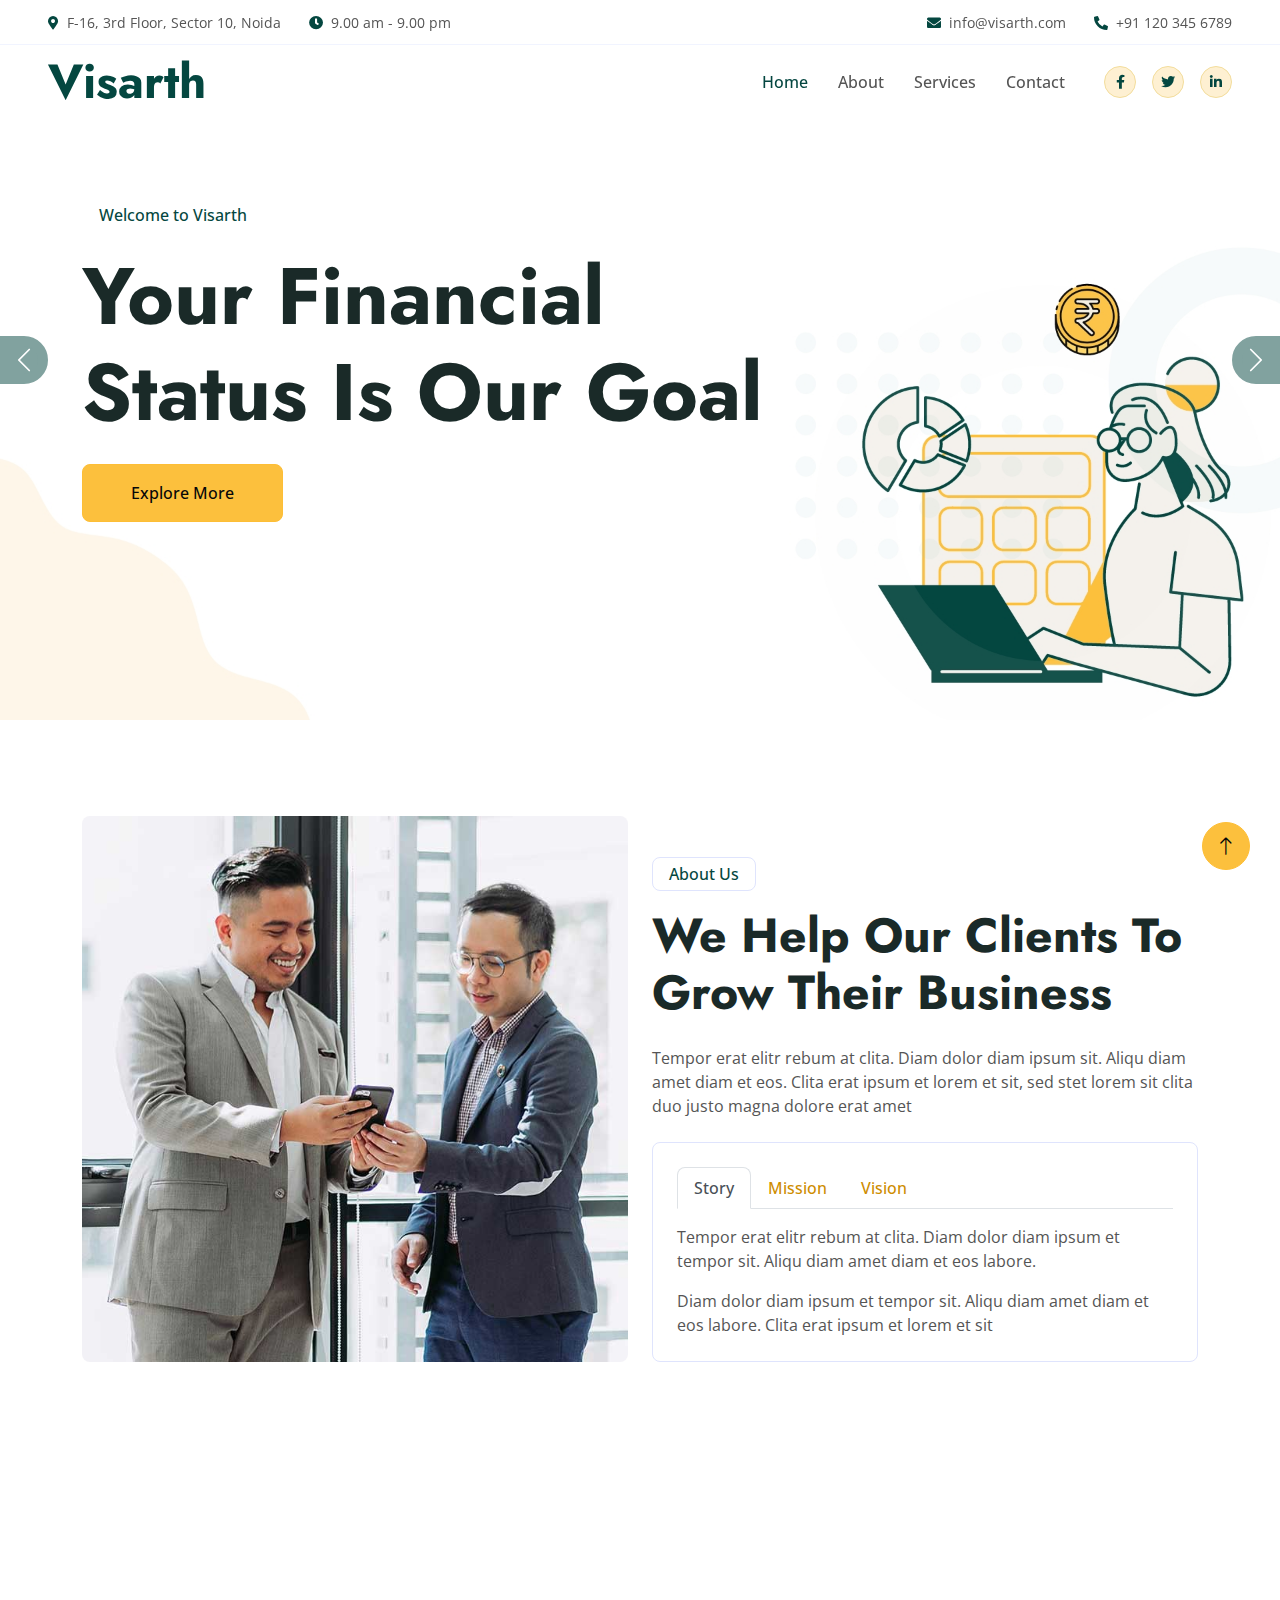
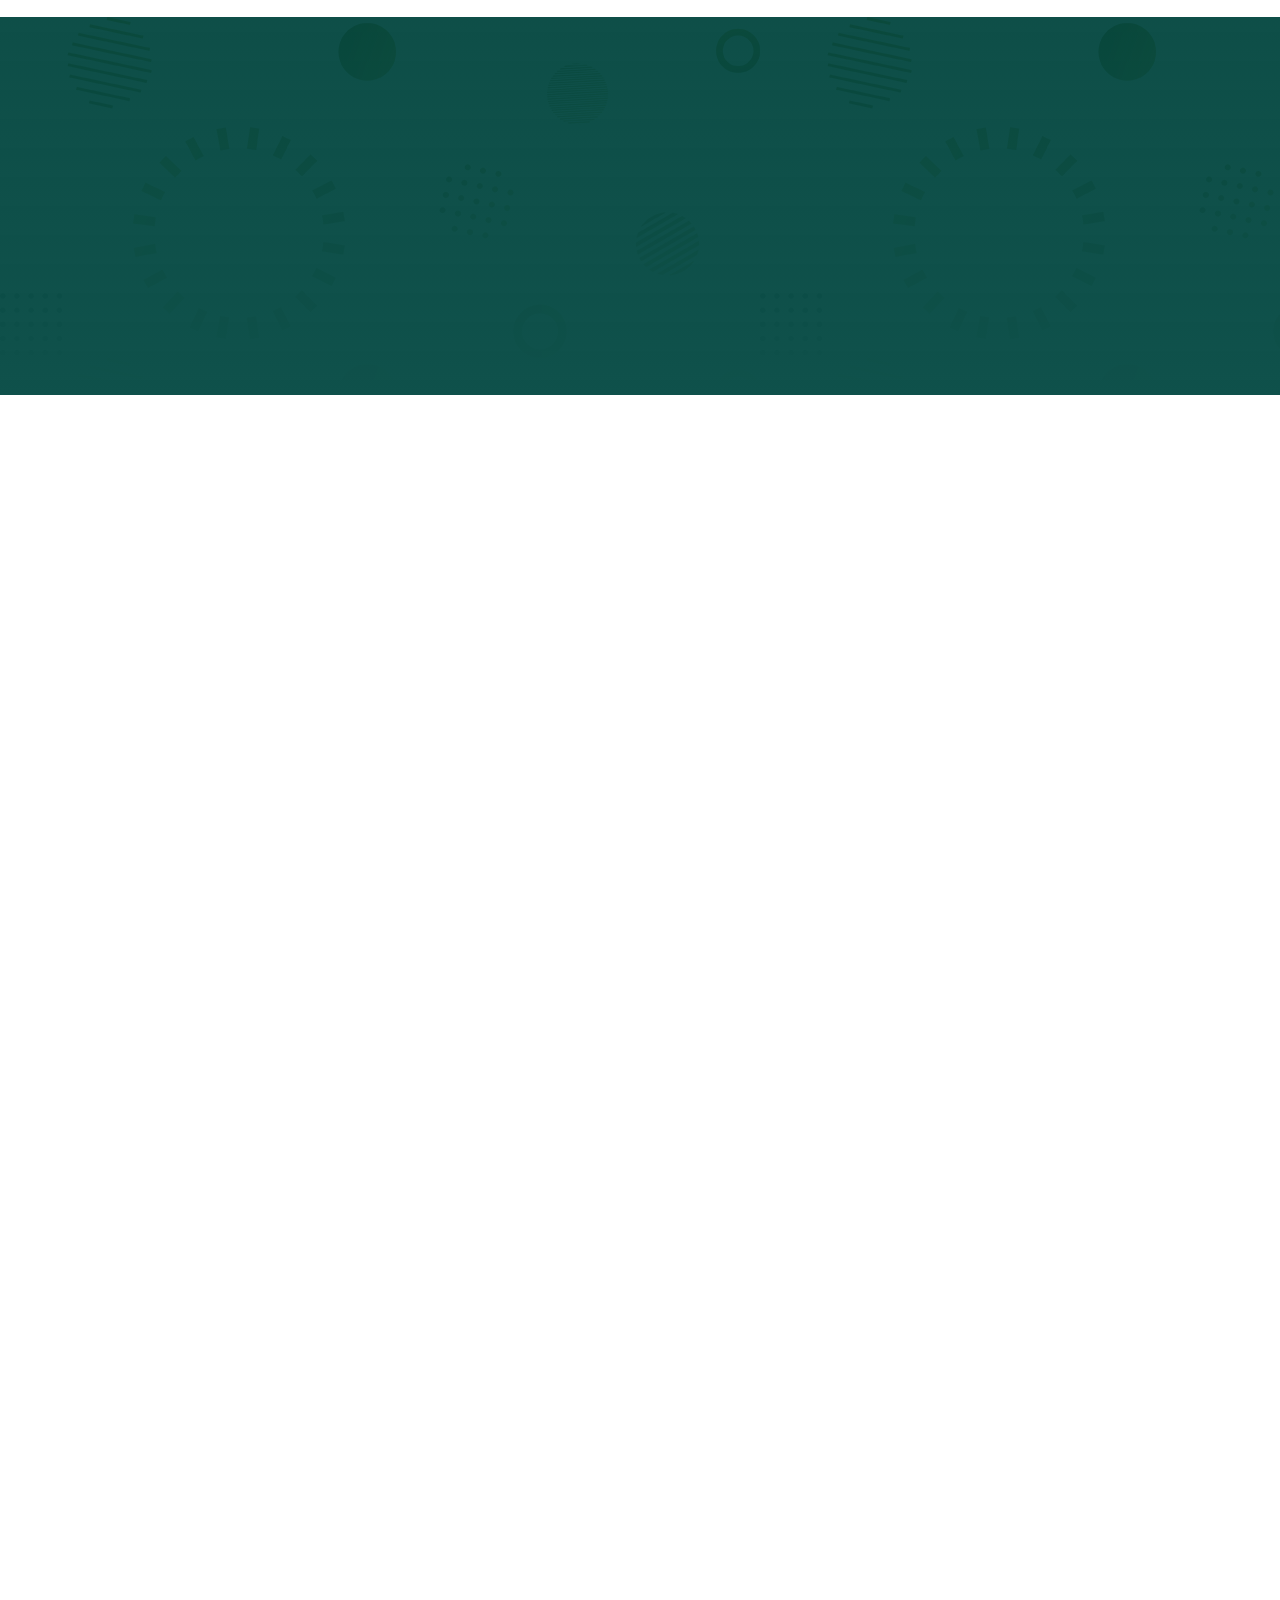
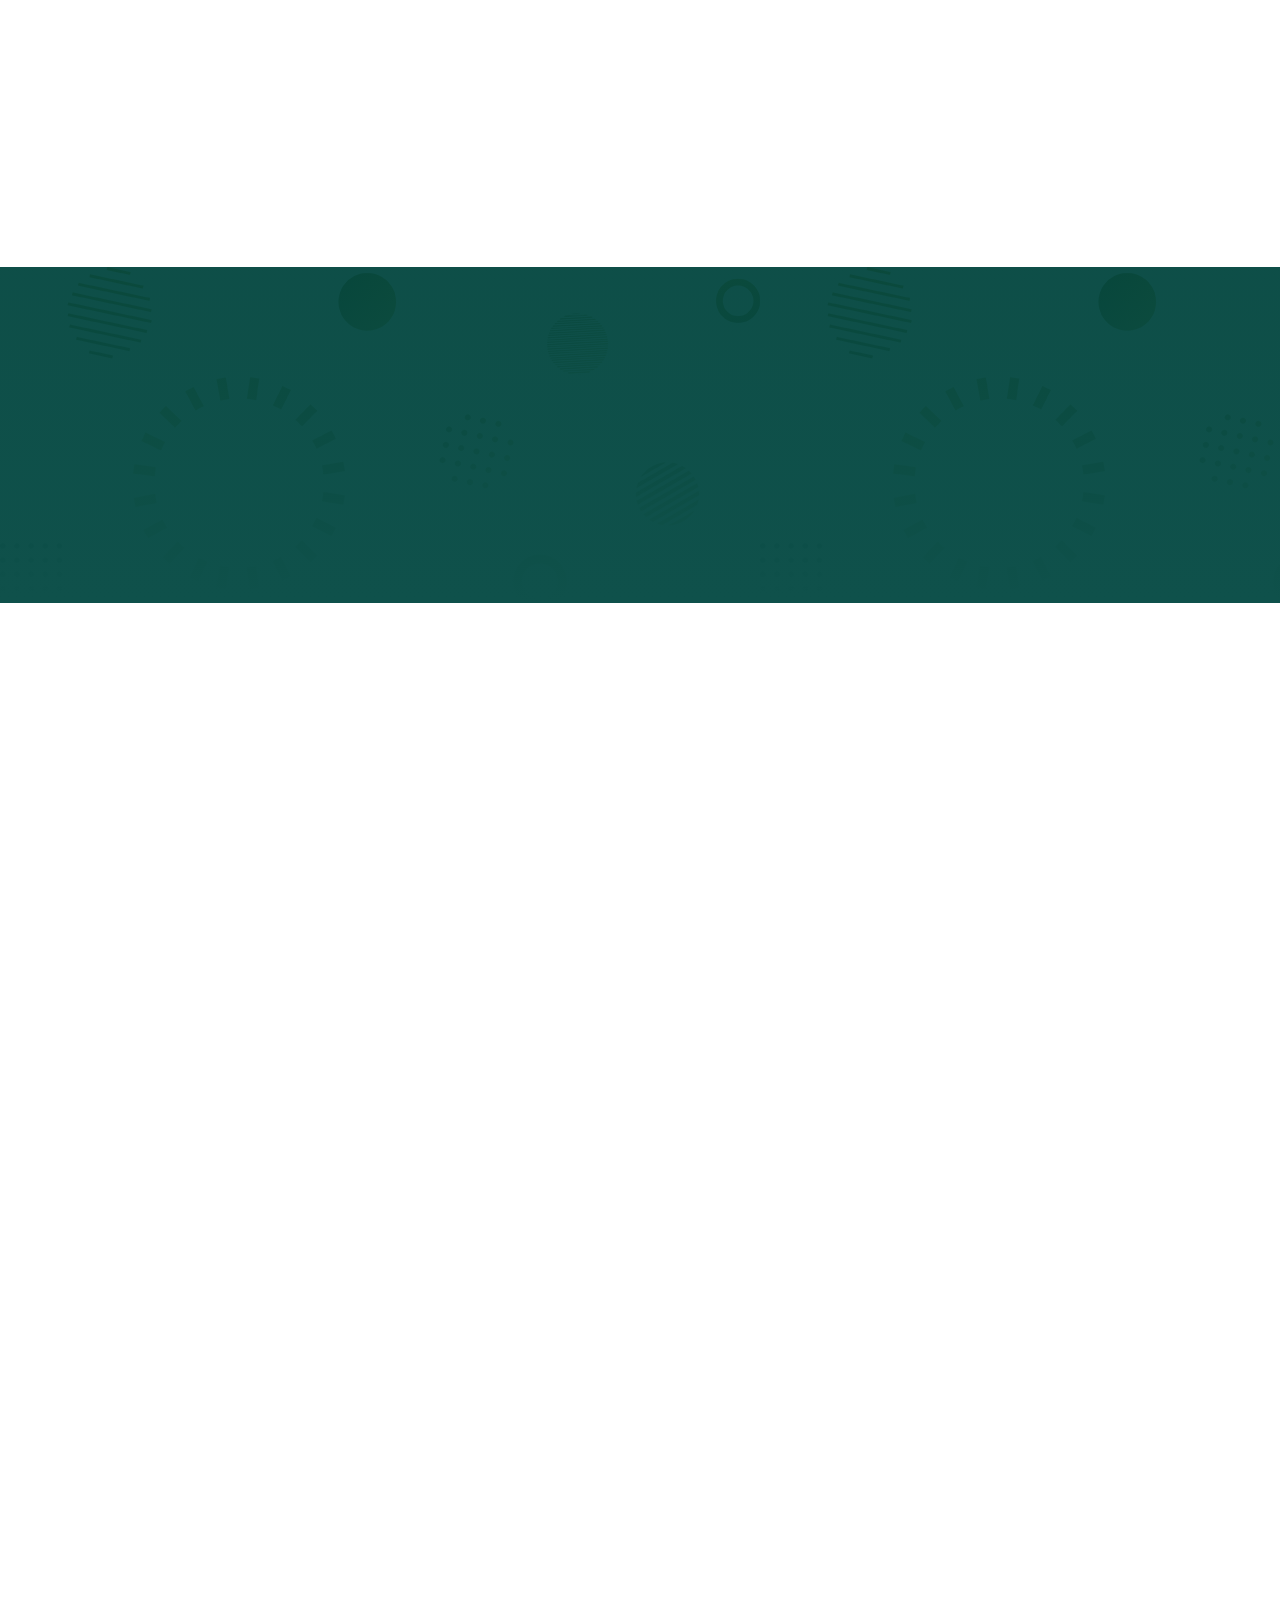
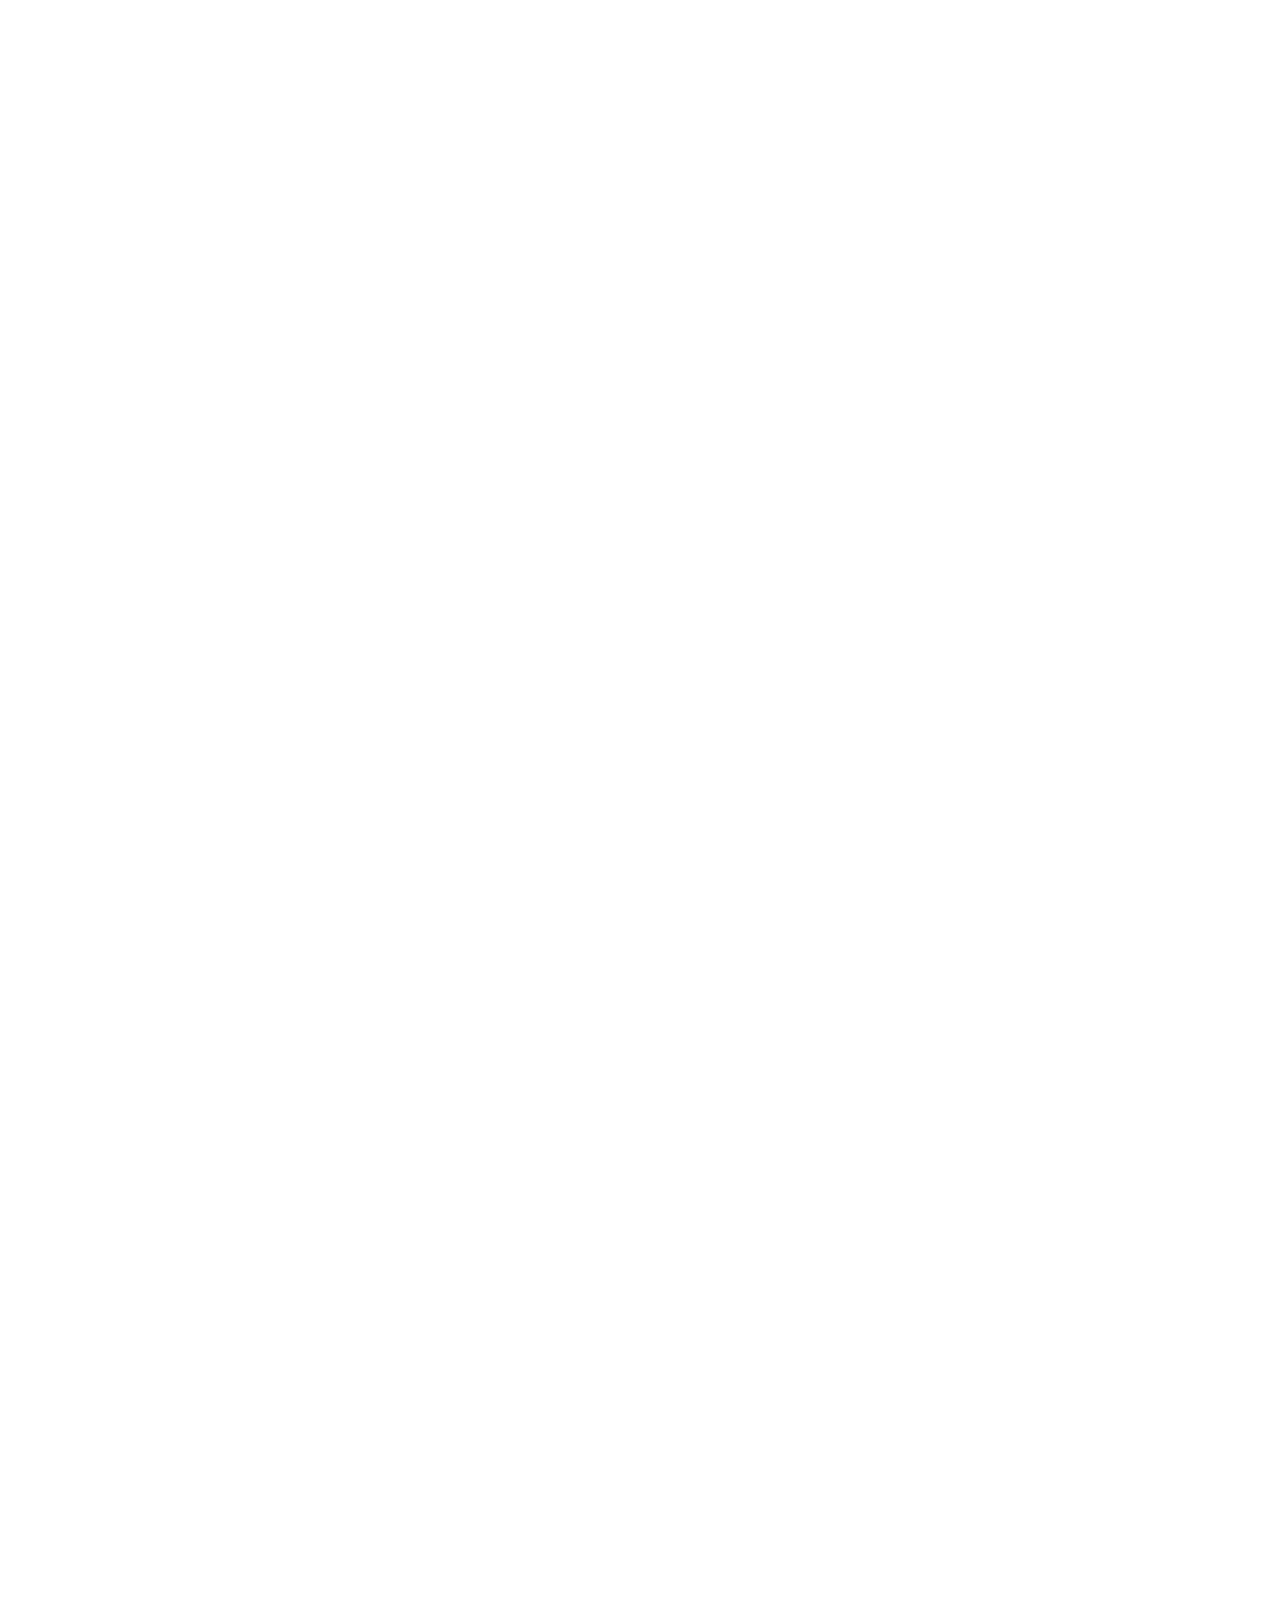
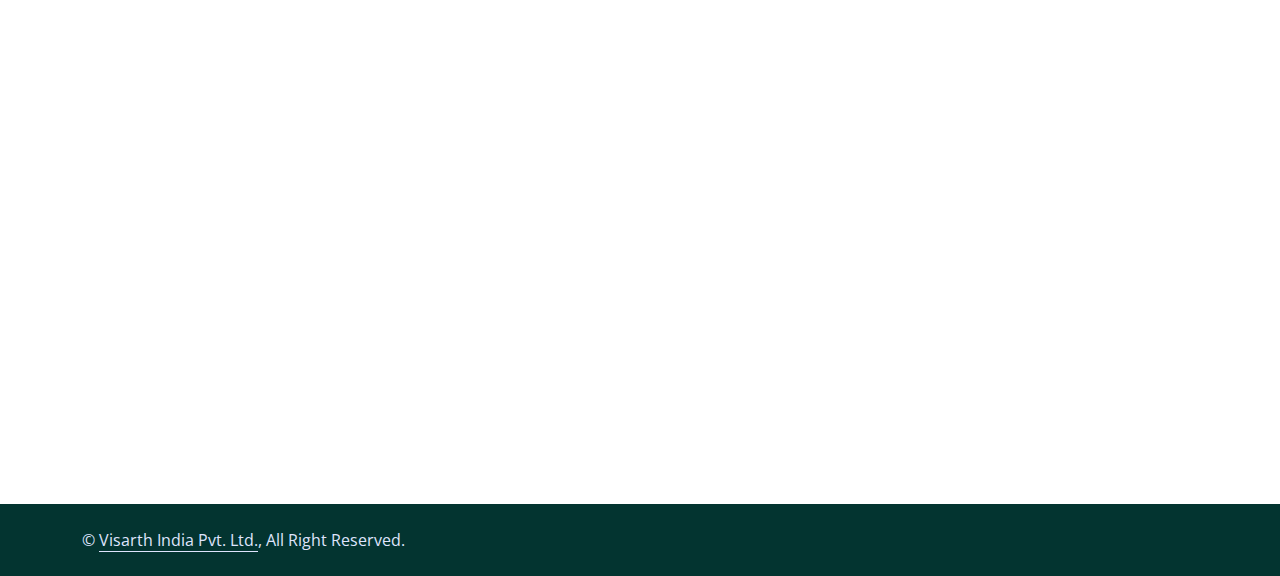
==== commit 4d2fcf5e: "Updating files" ====
--- a/index.html
+++ b/index.html
@@ -3,7 +3,7 @@
 
 <head>
     <meta charset="utf-8">
-    <title>Finanza - Financial Services Website Template</title>
+    <title>Visarth - Financial Services</title>
     <meta content="width=device-width, initial-scale=1.0" name="viewport">
     <meta content="" name="keywords">
     <meta content="" name="description">
--- a/css/style.css
+++ b/css/style.css
@@ -0,0 +1,563 @@
+/********** Template CSS **********/
+:root {
+    --primary: #044640;
+    --secondary: #E93C05;
+    --tertiary: #555555;
+    --light: #DFE4FD;
+    --dark: #011A41;
+}
+
+.back-to-top {
+    position: fixed;
+    display: none;
+    right: 30px;
+    bottom: 30px;
+    z-index: 99;
+}
+
+h1,
+.h1,
+h2,
+.h2,
+.fw-bold {
+    font-weight: 700 !important;
+    color: #1a2a28;
+}
+
+h3,
+.h3,
+h4,
+.h4,
+.fw-medium {
+    font-weight: 600 !important;
+}
+
+h5,
+.h5,
+h6,
+.h6,
+.fw-semi-bold {
+    font-weight: 500 !important;
+}
+
+
+/*** Spinner ***/
+#spinner {
+    opacity: 0;
+    visibility: hidden;
+    transition: opacity .5s ease-out, visibility 0s linear .5s;
+    z-index: 99999;
+}
+
+#spinner.show {
+    transition: opacity .5s ease-out, visibility 0s linear 0s;
+    visibility: visible;
+    opacity: 1;
+}
+
+
+/*** Button ***/
+.btn {
+    transition: .5s;
+    font-weight: 500;
+}
+
+.btn-primary,
+.btn-outline-primary:hover {
+    color: #070708;
+    background-color: #fcc03d;
+    border-color: #fdbe36;
+}
+
+.btn-square {
+    width: 38px;
+    height: 38px;
+}
+
+.btn-sm-square {
+    width: 32px;
+    height: 32px;
+}
+
+.btn-lg-square {
+    width: 48px;
+    height: 48px;
+}
+
+.btn-square,
+.btn-sm-square,
+.btn-lg-square {
+    padding: 0;
+    display: flex;
+    align-items: center;
+    justify-content: center;
+    font-weight: normal;
+}
+
+.text-primary {
+    /* color: #050504 !important */
+    color: #044740 !important
+}
+
+/*** Navbar ***/
+.fixed-top {
+    transition: .5s;
+}
+
+.top-bar {
+    height: 45px;
+    border-bottom: 1px solid rgba(53, 94, 252, .07);
+}
+
+.navbar .dropdown-toggle::after {
+    border: none;
+    content: "\f107";
+    font-family: "Font Awesome 5 Free";
+    font-weight: 900;
+    vertical-align: middle;
+    margin-left: 8px;
+}
+
+.navbar .navbar-nav .nav-link {
+    padding: 25px 15px;
+    color: var(--tertiary);
+    font-weight: 500;
+    outline: none;
+}
+
+.navbar .navbar-nav .nav-link:hover,
+.navbar .navbar-nav .nav-link.active {
+    color: var(--primary);
+}
+
+@media (max-width: 991.98px) {
+    .navbar .navbar-nav {
+        margin-top: 10px;
+        border-top: 1px solid rgba(0, 0, 0, .07);
+        background: #FFFFFF;
+    }
+
+    .navbar .navbar-nav .nav-link {
+        padding: 10px 0;
+    }
+}
+
+@media (min-width: 992px) {
+    .navbar .nav-item .dropdown-menu {
+        display: block;
+        visibility: hidden;
+        top: 100%;
+        transform: rotateX(-75deg);
+        transform-origin: 0% 0%;
+        transition: .5s;
+        opacity: 0;
+    }
+
+    .navbar .nav-item:hover .dropdown-menu {
+        transform: rotateX(0deg);
+        visibility: visible;
+        transition: .5s;
+        opacity: 1;
+    }
+}
+
+.btn-light {
+    color: #000;
+    background-color: #fcc03d3b;
+    border-color: #f2dc9b;
+}
+.bg-primary {
+    background-color: #044740 !important;
+}
+a, .nav-link {
+    color: #ce8d00;
+}
+
+/*** Header ***/
+.carousel-caption {
+    top: 0;
+    left: 0;
+    right: 0;
+    bottom: 0;
+    display: flex;
+    align-items: center;
+    justify-content: center;
+    text-align: start;
+    z-index: 1;
+}
+
+.carousel-control-prev,
+.carousel-control-next {
+    width: 3rem;
+}
+
+.carousel-control-prev-icon,
+.carousel-control-next-icon {
+    width: 3rem;
+    height: 3rem;
+    background-color: var(--primary);
+    border: 10px solid var(--primary);
+}
+
+.carousel-control-prev-icon {
+    border-radius: 0 3rem 3rem 0;
+}
+
+.carousel-control-next-icon {
+    border-radius: 3rem 0 0 3rem;
+}
+
+@media (max-width: 768px) {
+    #header-carousel .carousel-item {
+        position: relative;
+        min-height: 450px;
+    }
+    
+    #header-carousel .carousel-item img {
+        position: absolute;
+        width: 100%;
+        height: 100%;
+        object-fit: cover;
+    }
+}
+
+.page-header {
+    padding-top: 12rem;
+    padding-bottom: 6rem;
+    background: url(../img/header.jpg) top left no-repeat;
+    background-size: cover;
+}
+
+.page-header .breadcrumb-item,
+.page-header .breadcrumb-item a {
+    font-weight: 500;
+}
+
+.page-header .breadcrumb-item+.breadcrumb-item::before {
+    color: var(--tertiary);
+}
+
+
+/*** Facts ***/
+.facts {
+    /* background: linear-gradient(rgba(53, 94, 252, .95), rgba(53, 94, 252, .95)), url(../img/bg.png); */
+    background: linear-gradient(rgb(1 69 62 / 95%), #0f514b), url(../img/bg.png);
+}
+
+
+/*** Callback ***/
+.callback {
+    position: relative;
+}
+
+.callback::before {
+    position: absolute;
+    content: "";
+    width: 100%;
+    height: 50%;
+    top: 0;
+    left: 0;
+    /* background: linear-gradient(rgba(53, 94, 252, .95), rgba(53, 94, 252, .95)), url(../img/bg.png); */
+    background: linear-gradient(rgb(1 69 62 / 95%), #0f514b), url(../img/bg.png);
+    z-index: -1;
+}
+
+
+/*** Feature ***/
+.feature .feature-box,
+.feature .feature-box * {
+    transition: .5s;
+}
+
+.feature .feature-box:hover {
+    background: var(--primary);
+    border-color: var(--primary) !important;
+}
+
+.feature .feature-box:hover * {
+    color: #FFFFFF !important;
+}
+
+
+/*** Service ***/
+.service .nav .nav-link {
+    transition: .5s;
+}
+
+.service .nav .nav-link.active {
+    border-color: var(--primary) !important;
+    background: var(--primary);
+}
+
+.service .nav .nav-link.active h5 {
+    color: #FFFFFF !important;
+}
+
+.service .nav .nav-link.active h5 i {
+    color: #FFFFFF !important;
+}
+
+
+/*** Project ***/
+.project-item,
+.project-item .project-img {
+    position: relative;
+}
+
+.project-item .project-img a {
+    position: absolute;
+    width: 100%;
+    height: 100%;
+    top: 0;
+    left: 0;
+    background: rgba(255, 255, 255, .5);
+    display: flex;
+    align-items: center;
+    justify-content: center;
+    border-radius: 8px;
+    opacity: 0;
+    transition: .5s;
+}
+
+.project-item:hover .project-img a {
+    opacity: 1;
+}
+
+.project-item .project-title {
+    position: absolute;
+    top: 3rem;
+    right: 0;
+    bottom: 0;
+    left: 3rem;
+    border: 1px solid var(--light);
+    border-radius: 8px;
+    display: flex;
+    align-items: flex-end;
+    padding: 18px;
+    z-index: -1;
+    transition: .5s;
+}
+
+.project-item:hover .project-title {
+    background: var(--primary);
+    border-color: var(--primary);
+}
+
+.project-item .project-title h4 {
+    transition: .5s;
+}
+
+.project-item:hover .project-title h4 {
+    color: #FFFFFF;
+}
+
+.project-carousel .owl-nav {
+    margin-top: 25px;
+    display: flex;
+    justify-content: center;
+}
+
+.project-carousel .owl-nav .owl-prev,
+.project-carousel .owl-nav .owl-next {
+    margin: 0 12px;
+    width: 45px;
+    height: 45px;
+    display: flex;
+    align-items: center;
+    justify-content: center;
+    color: var(--primary);
+    background: var(--light);
+    border-radius: 45px;
+    font-size: 22px;
+    transition: .5s;
+}
+
+.project-carousel .owl-nav .owl-prev:hover,
+.project-carousel .owl-nav .owl-next:hover {
+    background: var(--primary);
+    color: var(--light);
+}
+
+
+/*** Team ***/
+.team-item {
+    position: relative;
+    padding: 4rem 0;
+}
+
+.team-item img {
+    position: relative;
+    z-index: 2;
+}
+
+.team-item .team-text {
+    position: absolute;
+    top: 0;
+    right: 3rem;
+    bottom: 0;
+    left: 3rem;
+    padding: 15px;
+    border: 1px solid var(--light);
+    border-radius: 8px;
+    display: flex;
+    flex-direction: column;
+    align-items: center;
+    justify-content: space-between;
+    transition: .5s;
+    z-index: 1;
+}
+
+.team-item:hover .team-text {
+    background: var(--primary);
+    border-color: var(--primary);
+}
+
+.team-item .team-text h4 {
+    transition: .5s;
+}
+
+.team-item:hover .team-text h4 {
+    color: #FFFFFF;
+}
+
+.team-item .team-social .btn {
+    background: var(--light);
+    color: var(--primary);
+}
+
+.team-item:hover .team-social .btn {
+    background: #FFFFFF;
+}
+
+.team-item .team-social .btn:hover {
+    background: var(--primary);
+    color: var(--light);
+}
+
+
+/*** Testimonial ***/
+.testimonial-item {
+    position: relative;
+    text-align: center;
+    padding-top: 30px;
+}
+
+.testimonial-item .testimonial-text {
+    position: relative;
+    text-align: center;
+}
+
+.testimonial-item .testimonial-text .btn-square {
+    position: absolute;
+    width: 60px;
+    height: 60px;
+    top: -30px;
+    left: 50%;
+    transform: translateX(-50%);
+}
+
+.testimonial-item .testimonial-text::before {
+    position: absolute;
+    content: "";
+    bottom: -60px;
+    left: 50%;
+    transform: translateX(-50%);
+    border: 30px solid;
+    border-color: var(--light) transparent transparent transparent;
+}
+
+.testimonial-item .testimonial-text::after {
+    position: absolute;
+    content: "";
+    bottom: -59px;
+    left: 50%;
+    transform: translateX(-50%);
+    border: 30px solid;
+    border-color: #FFFFFF transparent transparent transparent;
+}
+
+.testimonial-carousel .owl-item img {
+    margin: 0 auto;
+    width: 100px;
+    height: 100px;
+}
+
+.testimonial-carousel .owl-dots {
+    margin-top: 25px;
+    display: flex;
+    align-items: flex-end;
+    justify-content: center;
+}
+
+.testimonial-carousel .owl-dot {
+    position: relative;
+    display: inline-block;
+    margin: 0 5px;
+    width: 30px;
+    height: 30px;
+    border: 1px solid var(--light);
+    border-radius: 30px;
+    transition: .5s;
+}
+
+.testimonial-carousel .owl-dot::after {
+    position: absolute;
+    content: "";
+    width: 16px;
+    height: 16px;
+    top: 6px;
+    left: 6px;
+    border-radius: 16px;
+    background: var(--light);
+    transition: .5s;
+}
+
+.testimonial-carousel .owl-dot.active {
+    border-color: var(--primary);
+}
+
+.testimonial-carousel .owl-dot.active::after {
+    background: var(--primary);
+}
+
+
+/*** Footer ***/
+.footer .btn.btn-link {
+    display: block;
+    margin-bottom: 5px;
+    padding: 0;
+    text-align: left;
+    color: var(--light);
+    font-weight: normal;
+    text-transform: capitalize;
+    transition: .3s;
+}
+
+.footer .btn.btn-link::before {
+    position: relative;
+    content: "\f105";
+    font-family: "Font Awesome 5 Free";
+    font-weight: 900;
+    margin-right: 10px;
+}
+
+.footer .btn.btn-link:hover {
+    color: var(--primary);
+    letter-spacing: 1px;
+    box-shadow: none;
+}
+.bg-dark {
+    background-color: #034640 !important;
+}
+.copyright {
+    color: var(--light);
+    background: #033430;
+}
+
+.copyright a {
+    color: var(--light);
+}
+
+.copyright a:hover {
+    color: var(--primary);
+}